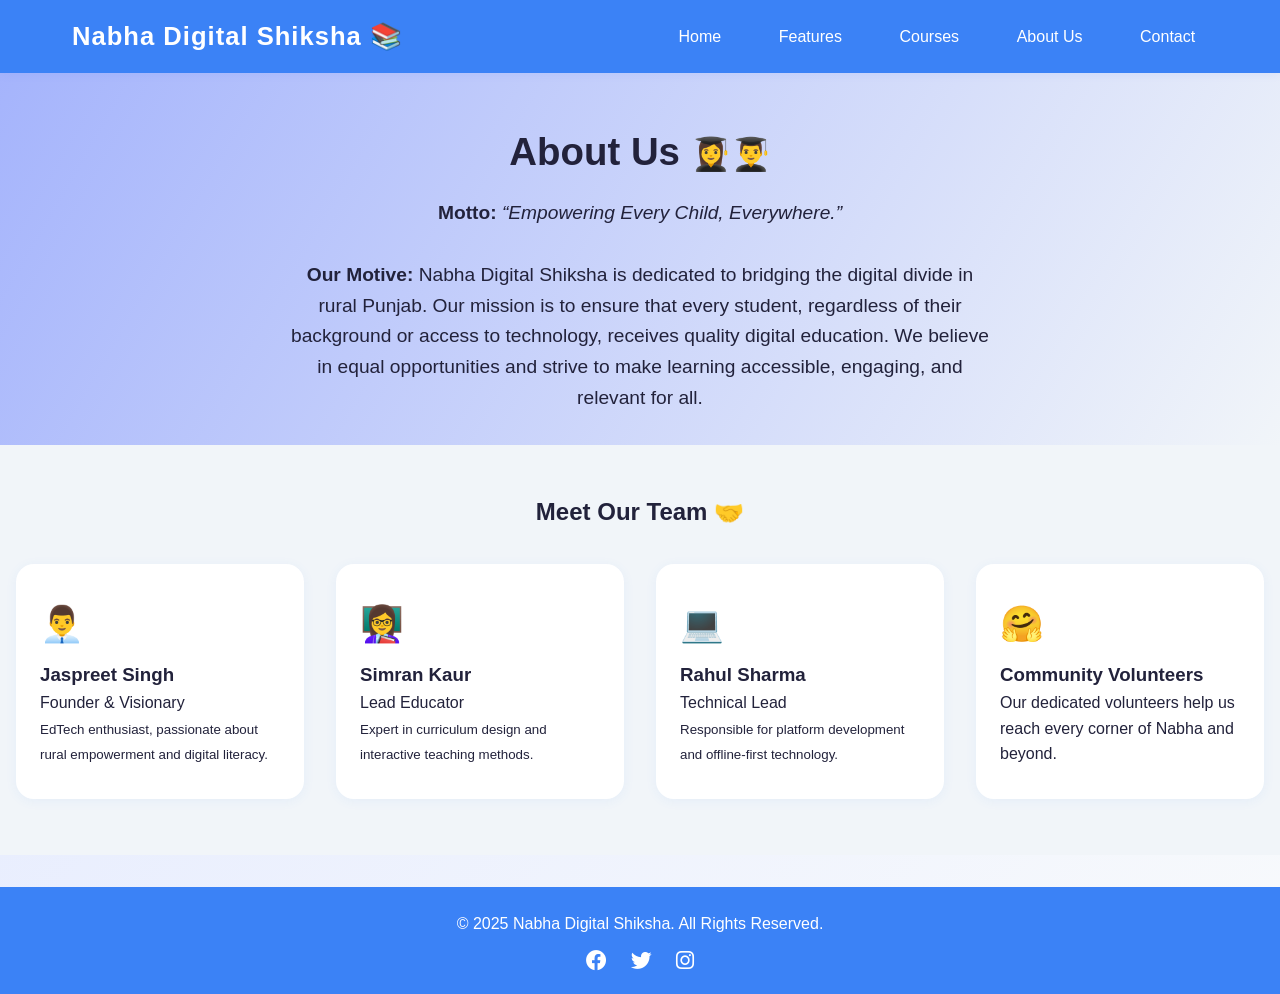
==== about.html @ 52c5e0a8 "Add files via upload" ====
<!DOCTYPE html>
<html lang="en">
<head>
    <meta charset="UTF-8">
    <meta name="viewport" content="width=device-width, initial-scale=1.0">
    <title>About Us | Nabha Digital Shiksha</title>
    <link rel="stylesheet" href="style.css">
    <link rel="stylesheet" href="https://cdnjs.cloudflare.com/ajax/libs/font-awesome/6.0.0-beta3/css/all.min.css">
</head>
<body>
    <header>
        <nav>
            <div class="logo">Nabha Digital Shiksha 📚</div>
            <ul class="nav-links">
                <li><a href="index.html#hero">Home</a></li>
                <li><a href="index.html#features">Features</a></li>
                <li><a href="courses.html">Courses</a></li>
                <li><a href="about.html" class="active">About Us</a></li>
                <li><a href="index.html#contact">Contact</a></li>
            </ul>
            <div class="burger" aria-label="Open navigation" tabindex="0">
                <div class="line1"></div>
                <div class="line2"></div>
                <div class="line3"></div>
            </div>
        </nav>
    </header>

    <main>
        <!-- Hero About Section -->
        <section id="about-hero" style="background: linear-gradient(120deg, #a5b4fc 0%, #f1f5f9 100%); padding: 3rem 1rem 2rem 1rem; text-align: center; position: relative; overflow: hidden;">
            <div style="max-width:700px;margin:0 auto;position:relative;z-index:1;">
                <h1 style="font-size:2.4rem;margin-bottom:1rem;animation:fadeInUp 1s both;">About Us <span style="font-size:2rem;">👩‍🎓👨‍🎓</span></h1>
                <p style="font-size:1.2rem;animation:fadeInUp 1.2s both;">
                    <strong>Motto:</strong> <em>“Empowering Every Child, Everywhere.”</em><br><br>
                    <strong>Our Motive:</strong> Nabha Digital Shiksha is dedicated to bridging the digital divide in rural Punjab. Our mission is to ensure that every student, regardless of their background or access to technology, receives quality digital education. We believe in equal opportunities and strive to make learning accessible, engaging, and relevant for all.
                </p>
            </div>
        </section>

        <!-- Team Section -->
        <section id="team" style="background: #f1f5f9; padding: 3rem 1rem 2rem 1rem;">
            <h2 style="text-align:center;margin-bottom:2rem;animation:fadeIn 1s both;">Meet Our Team <span style="font-size:1.5rem;">🤝</span></h2>
            <div class="features-container" style="justify-content: center;gap:2rem;flex-wrap:wrap;">
                <div class="feature-card team-card" style="animation:fadeInUp 1.1s both;">
                    <span style="font-size:2.2rem;display:block;margin-bottom:0.5rem;">👨‍💼</span>
                    <h3>Jaspreet Singh</h3>
                    <p>Founder & Visionary<br><small>EdTech enthusiast, passionate about rural empowerment and digital literacy.</small></p>
                </div>
                <div class="feature-card team-card" style="animation:fadeInUp 1.2s both;">
                    <span style="font-size:2.2rem;display:block;margin-bottom:0.5rem;">👩‍🏫</span>
                    <h3>Simran Kaur</h3>
                    <p>Lead Educator<br><small>Expert in curriculum design and interactive teaching methods.</small></p>
                </div>
                <div class="feature-card team-card" style="animation:fadeInUp 1.3s both;">
                    <span style="font-size:2.2rem;display:block;margin-bottom:0.5rem;">💻</span>
                    <h3>Rahul Sharma</h3>
                    <p>Technical Lead<br><small>Responsible for platform development and offline-first technology.</small></p>
                </div>
                <div class="feature-card team-card" style="animation:fadeInUp 1.4s both;">
                    <span style="font-size:2.2rem;display:block;margin-bottom:0.5rem;">🤗</span>
                    <h3>Community Volunteers</h3>
                    <p>Our dedicated volunteers help us reach every corner of Nabha and beyond.</p>
                </div>
            </div>
        </section>
    </main>

    <footer>
        <p>&copy; 2025 Nabha Digital Shiksha. All Rights Reserved.</p>
        <div class="social-links">
            <a href="#" aria-label="Facebook"><i class="fab fa-facebook"></i></a>
            <a href="#" aria-label="Twitter"><i class="fab fa-twitter"></i></a>
            <a href="#" aria-label="Instagram"><i class="fab fa-instagram"></i></a>
        </div>
    </footer>
    <script>
    // Burger menu toggle
    const burger = document.querySelector('.burger');
    const navLinks = document.querySelector('.nav-links');
    burger.addEventListener('click', () => {
        navLinks.classList.toggle('active');
        burger.classList.toggle('toggle');
    });
    burger.addEventListener('keypress', (e) => {
        if(e.key === "Enter" || e.key === " ") burger.click();
    });
    // Accessibility: close nav on link click (mobile)
    document.querySelectorAll('.nav-links a').forEach(link => {
        link.addEventListener('click', () => {
            if(window.innerWidth < 700) {
                navLinks.classList.remove('active');
                burger.classList.remove('toggle');
            }
        });
    });
    </script>
</body>
</html>
---- style.css ----
/* Reset & Base Styles */
* {
    margin: 0;
    padding: 0;
    box-sizing: border-box;
}
body {
    font-family: 'Segoe UI', Arial, sans-serif;
    background: linear-gradient(135deg, #e0e7ff 0%, #f8fafc 100%);
    color: #22223b;
    min-height: 100vh;
    line-height: 1.6;
}
a {
    color: inherit;
    text-decoration: none;
}
img {
    max-width: 100%;
    display: block;
    border-radius: 12px;
}

/* Header & Navigation */
header {
    background: #3b82f6;
    box-shadow: 0 2px 8px rgba(59, 130, 246, 0.08);
    position: sticky;
    top: 0;
    z-index: 100;
}
nav {
    display: flex;
    align-items: center;
    justify-content: space-between;
    max-width: 1200px;
    margin: 0 auto;
    padding: 1rem 2rem;
}
.logo {
    font-size: 1.6rem;
    font-weight: bold;
    color: #fff;
    letter-spacing: 1px;
}
.nav-links {
    display: flex;
    gap: 2rem;
    list-style: none;
}
.nav-links li a {
    color: #fff;
    font-weight: 500;
    transition: color 0.2s;
    padding: 0.5rem 0.8rem;
    border-radius: 6px;
}
.nav-links li a:hover {
    background: #2563eb;
}
.burger {
    display: none;
    flex-direction: column;
    cursor: pointer;
    gap: 5px;
}
.burger div {
    width: 25px;
    height: 3px;
    background: #fff;
    border-radius: 2px;
    transition: all 0.3s;
}

/* Hero Section */
#hero {
    background: linear-gradient(120deg, #3b82f6 60%, #a5b4fc 100%);
    color: #fff;
    padding: 5rem 2rem 4rem 2rem;
    position: relative;
    overflow: hidden;
    text-align: center;
}
#hero::before {
    content: "";
    position: absolute;
    left: -80px;
    top: 40px;
    width: 200px;
    height: 200px;
    background: radial-gradient(circle, #fff3 60%, transparent 100%);
    border-radius: 50%;
    z-index: 0;
}
.hero-content {
    position: relative;
    z-index: 1;
    max-width: 700px;
    margin: 0 auto;
}
.hero-content h1 {
    font-size: 2.8rem;
    margin-bottom: 1rem;
    font-weight: 700;
}
.hero-content p {
    font-size: 1.2rem;
    margin-bottom: 2rem;
}
.cta-button {
    background: #fff;
    color: #3b82f6;
    padding: 0.9rem 2.2rem;
    border: none;
    border-radius: 30px;
    font-size: 1.1rem;
    font-weight: 600;
    box-shadow: 0 4px 16px #2563eb22;
    cursor: pointer;
    transition: background 0.2s, color 0.2s;
}
.cta-button:hover {
    background: #2563eb;
    color: #fff;
}

/* Features Section */
#features {
    padding: 4rem 2rem 2rem 2rem;
    background: #f1f5f9;
    text-align: center;
}
#features h2 {
    font-size: 2rem;
    margin-bottom: 2rem;
    color: #3b82f6;
}
.features-container {
    display: flex;
    gap: 2rem;
    justify-content: center;
    flex-wrap: wrap;
}
.feature-card {
    background: #fff;
    border-radius: 18px;
    box-shadow: 0 2px 12px #3b82f611;
    padding: 2rem 1.5rem;
    flex: 1 1 220px;
    max-width: 320px;
    min-width: 220px;
    margin-bottom: 1.5rem;
    transition: transform 0.2s, box-shadow 0.2s;
}
.feature-card:hover {
    transform: translateY(-8px) scale(1.03);
    box-shadow: 0 6px 24px #3b82f622;
}
.feature-card i {
    font-size: 2.5rem;
    color: #3b82f6;
    margin-bottom: 1rem;
}

/* Courses Section */
#courses {
    padding: 4rem 2rem 2rem 2rem;
    background: #fff;
    text-align: center;
}
#courses h2 {
    font-size: 2rem;
    margin-bottom: 2rem;
    color: #3b82f6;
}
.courses-container {
    display: flex;
    gap: 2rem;
    justify-content: center;
    flex-wrap: wrap;
}
.course-card {
    background: #f1f5f9;
    border-radius: 18px;
    box-shadow: 0 2px 12px #3b82f611;
    padding: 1.5rem 1rem 2rem 1rem;
    flex: 1 1 260px;
    max-width: 340px;
    min-width: 220px;
    margin-bottom: 1.5rem;
    transition: transform 0.2s, box-shadow 0.2s;
    display: flex;
    flex-direction: column;
    align-items: center;
}
.course-card:hover {
    transform: translateY(-8px) scale(1.03);
    box-shadow: 0 6px 24px #3b82f622;
}
.course-card img {
    width: 100%;
    height: 160px;
    object-fit: cover;
    margin-bottom: 1rem;
    border-radius: 12px;
}
.course-card h3 {
    color: #2563eb;
    margin-bottom: 0.5rem;
}

/* About Section */
#about {
    padding: 4rem 2rem 2rem 2rem;
    background: linear-gradient(120deg, #a5b4fc 0%, #f1f5f9 100%);
    text-align: center;
}
#about h2 {
    font-size: 2rem;
    margin-bottom: 1.2rem;
    color: #3b82f6;
}
#about p {
    max-width: 700px;
    margin: 0 auto;
    font-size: 1.1rem;
}

/* Contact Section */
#contact {
    padding: 4rem 2rem 2rem 2rem;
    background: #fff;
    text-align: center;
}
#contact h2 {
    font-size: 2rem;
    margin-bottom: 1.2rem;
    color: #3b82f6;
}
#contact-form {
    max-width: 420px;
    margin: 0 auto 1.5rem auto;
    display: flex;
    flex-direction: column;
    gap: 1rem;
}
#contact-form input,
#contact-form textarea {
    padding: 0.9rem 1rem;
    border: 1px solid #cbd5e1;
    border-radius: 10px;
    font-size: 1rem;
    background: #f8fafc;
    resize: none;
}
#contact-form input:focus,
#contact-form textarea:focus {
    outline: 2px solid #3b82f6;
    border-color: #3b82f6;
}
#form-message {
    color: #16a34a;
    font-weight: 500;
    min-height: 1.5em;
}

/* Footer */
footer {
    background: #3b82f6;
    color: #fff;
    text-align: center;
    padding: 1.5rem 2rem 1rem 2rem;
    margin-top: 2rem;
    position: relative;
}
.social-links {
    margin-top: 0.5rem;
}
.social-links a {
    color: #fff;
    margin: 0 0.6rem;
    font-size: 1.3rem;
    transition: color 0.2s;
}
.social-links a:hover {
    color: #a5b4fc;
}

/* Animations */
@keyframes fadeInUp {
    0% { opacity: 0; transform: translateY(40px);}
    100% { opacity: 1; transform: translateY(0);}
}
@keyframes fadeIn {
    0% { opacity: 0;}
    100% { opacity: 1;}
}
.team-card {
    transition: transform 0.2s, box-shadow 0.2s;
}
.team-card:hover {
    transform: translateY(-8px) scale(1.04);
    box-shadow: 0 8px 32px #3b82f633;
    background: #e0e7ff;
}

/* Responsive Styles */
@media (max-width: 900px) {
    .features-container,
    .courses-container {
        flex-direction: column;
        align-items: center;
    }
    nav {
        padding: 1rem 1rem;
    }
}
@media (max-width: 700px) {
    .hero-content h1 {
        font-size: 2rem;
    }
    #features, #courses, #about, #contact {
        padding: 2.5rem 1rem 1.5rem 1rem;
    }
}
@media (max-width: 600px) {
    nav {
        flex-direction: column;
        align-items: flex-start;
        position: relative;
    }
    .nav-links {
        flex-direction: column;
        gap: 1.2rem;
        background: #3b82f6;
        position: absolute;
        top: 60px;
        left: 0;
        width: 100%;
        padding: 1.2rem 0;
        display: none;
    }
    .nav-links.active {
        display: flex;
    }
    .burger {
        display: flex;
        margin-left: auto;
    }
}

/* Burger Animation */
.burger.toggle .line1 {
    transform: rotate(-45deg) translate(-5px, 6px);
}
.burger.toggle .line2 {
    opacity: 0;
}
.burger.toggle .line3 {
    transform: rotate(45deg) translate(-5px, -6px);
}
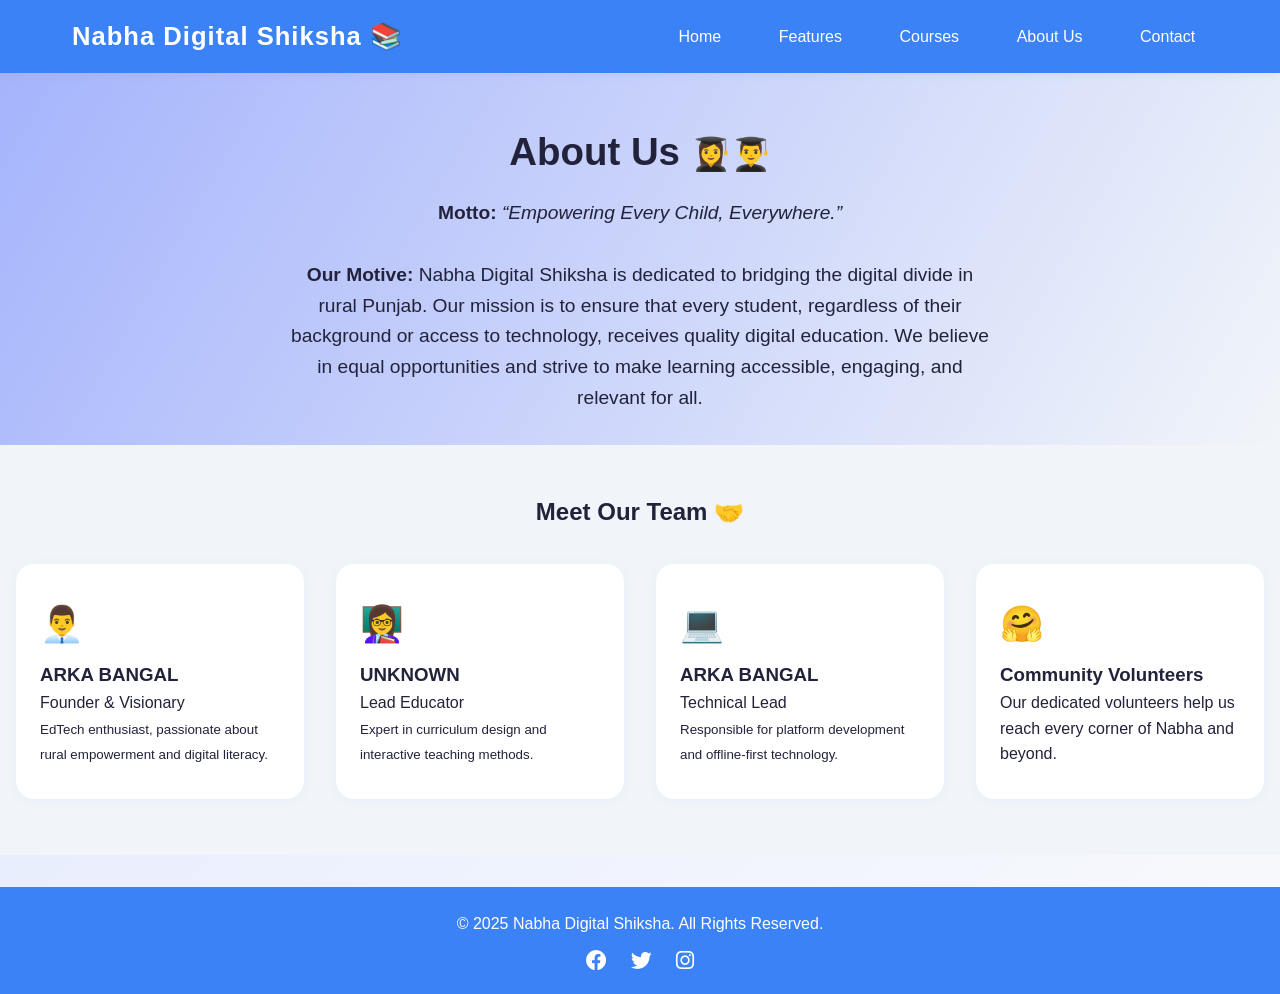
==== commit 97bfd69f: "Update about.html" ====
--- a/about.html
+++ b/about.html
@@ -14,7 +14,7 @@
             <ul class="nav-links">
                 <li><a href="index.html#hero">Home</a></li>
                 <li><a href="index.html#features">Features</a></li>
-                <li><a href="courses.html">Courses</a></li>
+                <li><a href="explore-courses.html">Courses</a></li>
                 <li><a href="about.html" class="active">About Us</a></li>
                 <li><a href="index.html#contact">Contact</a></li>
             </ul>
@@ -44,17 +44,17 @@
             <div class="features-container" style="justify-content: center;gap:2rem;flex-wrap:wrap;">
                 <div class="feature-card team-card" style="animation:fadeInUp 1.1s both;">
                     <span style="font-size:2.2rem;display:block;margin-bottom:0.5rem;">👨‍💼</span>
-                    <h3>Jaspreet Singh</h3>
+                    <h3>ARKA BANGAL</h3>
                     <p>Founder & Visionary<br><small>EdTech enthusiast, passionate about rural empowerment and digital literacy.</small></p>
                 </div>
                 <div class="feature-card team-card" style="animation:fadeInUp 1.2s both;">
                     <span style="font-size:2.2rem;display:block;margin-bottom:0.5rem;">👩‍🏫</span>
-                    <h3>Simran Kaur</h3>
+                    <h3>UNKNOWN</h3>
                     <p>Lead Educator<br><small>Expert in curriculum design and interactive teaching methods.</small></p>
                 </div>
                 <div class="feature-card team-card" style="animation:fadeInUp 1.3s both;">
                     <span style="font-size:2.2rem;display:block;margin-bottom:0.5rem;">💻</span>
-                    <h3>Rahul Sharma</h3>
+                    <h3>ARKA BANGAL</h3>
                     <p>Technical Lead<br><small>Responsible for platform development and offline-first technology.</small></p>
                 </div>
                 <div class="feature-card team-card" style="animation:fadeInUp 1.4s both;">
@@ -96,4 +96,6 @@
     });
     </script>
 </body>
-</html>+
+</html>
+
